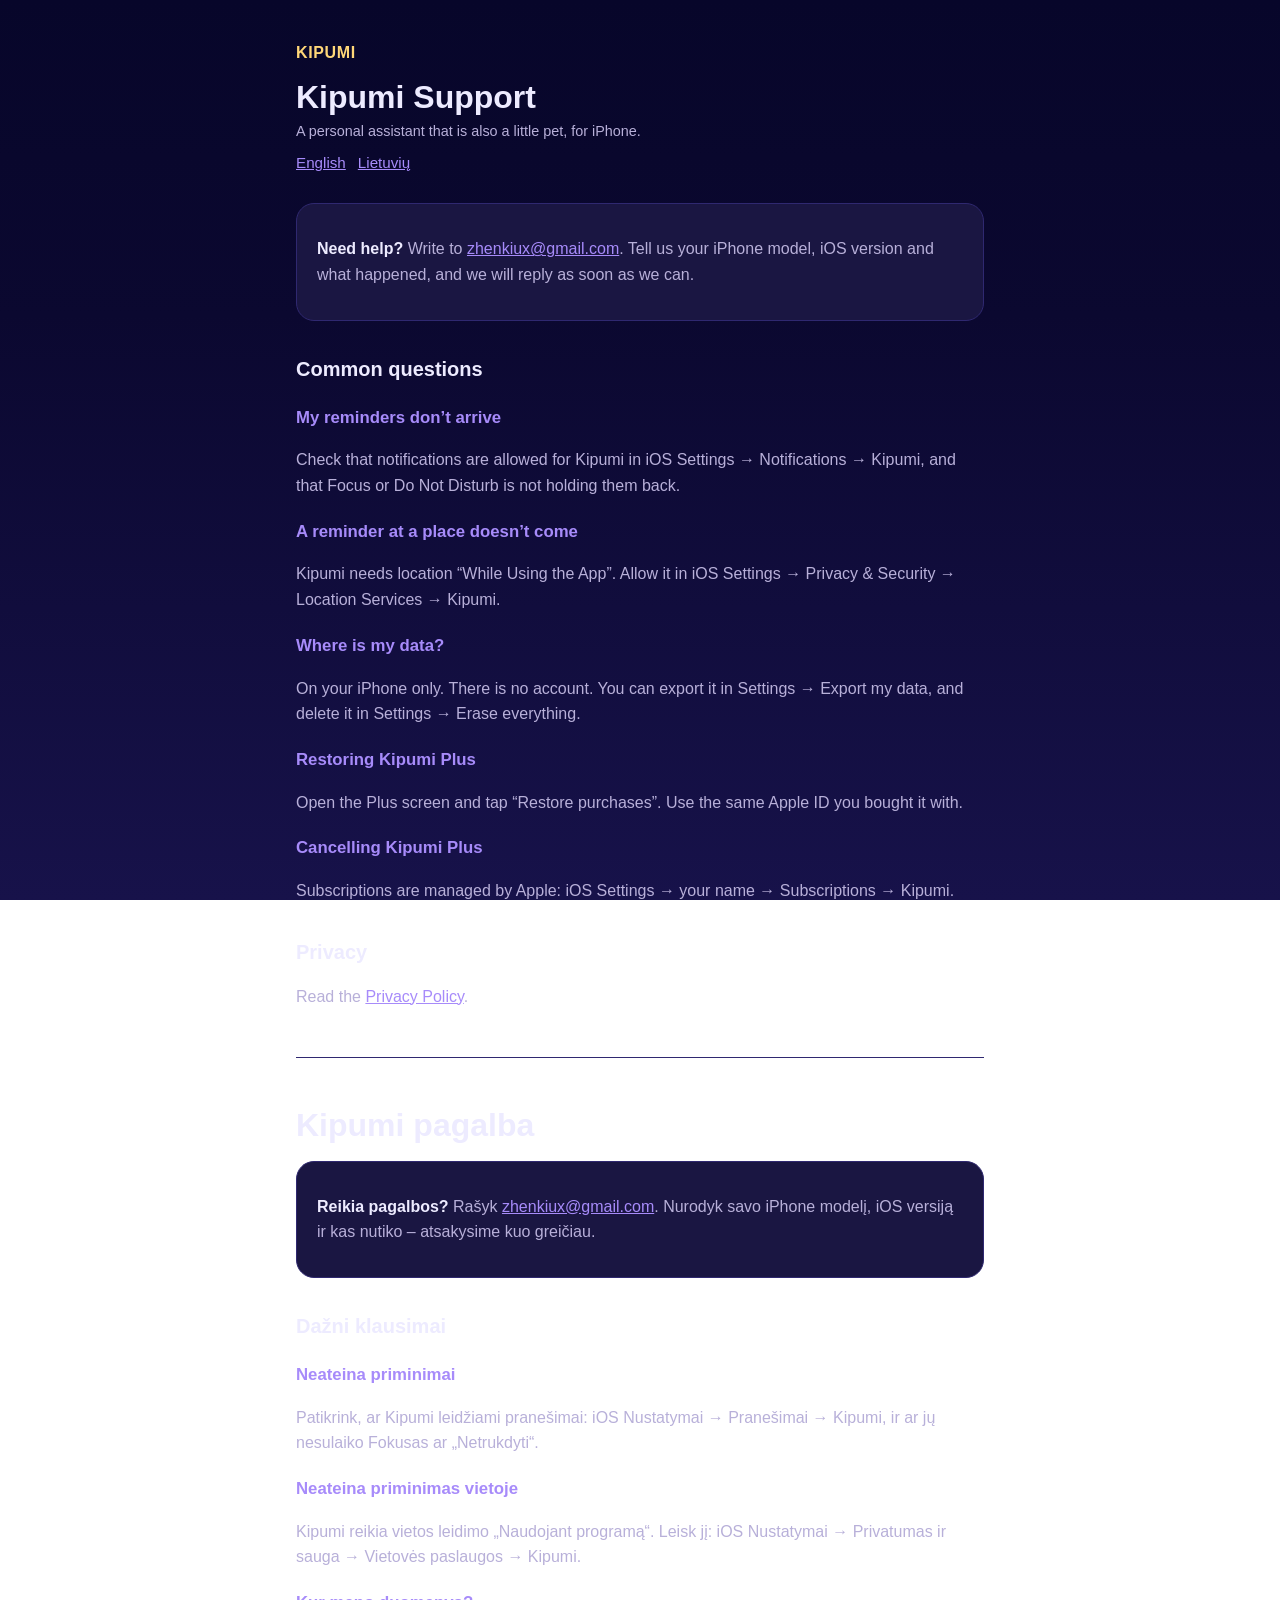
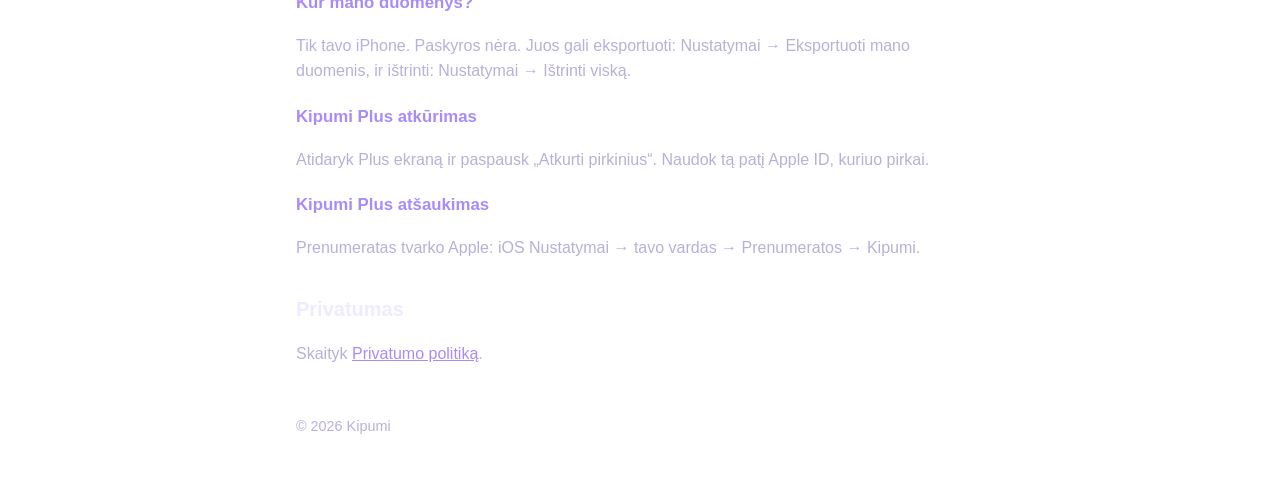
==== index.html @ ff1501a2 "Kipumi support and privacy policy" ====
<!doctype html>
<html lang="en">
<head>
<meta charset="utf-8">
<meta name="viewport" content="width=device-width, initial-scale=1">
<title>Kipumi Support</title>
<link rel="stylesheet" href="style.css">
</head>
<body>
<main>
<header>
  <a class="brand" href="./">KIPUMI</a>
  <h1>Kipumi Support</h1>
  <p class="updated">A personal assistant that is also a little pet, for iPhone.</p>
  <p class="lang"><a href="#en">English</a> <a href="#lt">Lietuvių</a></p>
</header>

<section id="en">
<div class="card">
  <p><strong>Need help?</strong> Write to <a href="mailto:zhenkiux@gmail.com">zhenkiux@gmail.com</a>. Tell us your iPhone model, iOS version and what happened, and we will reply as soon as we can.</p>
</div>

<h2>Common questions</h2>
<h3>My reminders don’t arrive</h3>
<p>Check that notifications are allowed for Kipumi in iOS Settings → Notifications → Kipumi, and that Focus or Do Not Disturb is not holding them back.</p>
<h3>A reminder at a place doesn’t come</h3>
<p>Kipumi needs location “While Using the App”. Allow it in iOS Settings → Privacy &amp; Security → Location Services → Kipumi.</p>
<h3>Where is my data?</h3>
<p>On your iPhone only. There is no account. You can export it in Settings → Export my data, and delete it in Settings → Erase everything.</p>
<h3>Restoring Kipumi Plus</h3>
<p>Open the Plus screen and tap “Restore purchases”. Use the same Apple ID you bought it with.</p>
<h3>Cancelling Kipumi Plus</h3>
<p>Subscriptions are managed by Apple: iOS Settings → your name → Subscriptions → Kipumi.</p>

<h2>Privacy</h2>
<p>Read the <a href="privacy.html">Privacy Policy</a>.</p>
</section>

<hr>

<section id="lt" lang="lt">
<h1>Kipumi pagalba</h1>
<div class="card">
  <p><strong>Reikia pagalbos?</strong> Rašyk <a href="mailto:zhenkiux@gmail.com">zhenkiux@gmail.com</a>. Nurodyk savo iPhone modelį, iOS versiją ir kas nutiko – atsakysime kuo greičiau.</p>
</div>

<h2>Dažni klausimai</h2>
<h3>Neateina priminimai</h3>
<p>Patikrink, ar Kipumi leidžiami pranešimai: iOS Nustatymai → Pranešimai → Kipumi, ir ar jų nesulaiko Fokusas ar „Netrukdyti“.</p>
<h3>Neateina priminimas vietoje</h3>
<p>Kipumi reikia vietos leidimo „Naudojant programą“. Leisk jį: iOS Nustatymai → Privatumas ir sauga → Vietovės paslaugos → Kipumi.</p>
<h3>Kur mano duomenys?</h3>
<p>Tik tavo iPhone. Paskyros nėra. Juos gali eksportuoti: Nustatymai → Eksportuoti mano duomenis, ir ištrinti: Nustatymai → Ištrinti viską.</p>
<h3>Kipumi Plus atkūrimas</h3>
<p>Atidaryk Plus ekraną ir paspausk „Atkurti pirkinius“. Naudok tą patį Apple ID, kuriuo pirkai.</p>
<h3>Kipumi Plus atšaukimas</h3>
<p>Prenumeratas tvarko Apple: iOS Nustatymai → tavo vardas → Prenumeratos → Kipumi.</p>

<h2>Privatumas</h2>
<p>Skaityk <a href="privacy.html#lt">Privatumo politiką</a>.</p>
</section>

<footer>© 2026 Kipumi</footer>
</main>
</body>
</html>
---- style.css ----
:root {
  --night: #0b0830;
  --card: #1a1642;
  --line: #2f2870;
  --mist: #edebff;
  --muted: #b8b0d9;
  --lilac: #a78bfa;
  --gold: #ffd778;
}

* { box-sizing: border-box; }

html { -webkit-text-size-adjust: 100%; }

body {
  margin: 0;
  background: linear-gradient(180deg, #07062a 0%, var(--night) 35%, #17124a 100%) fixed;
  color: var(--mist);
  font: 16px/1.6 -apple-system, BlinkMacSystemFont, "Segoe UI", Roboto, Helvetica, Arial, sans-serif;
}

main {
  max-width: 720px;
  margin: 0 auto;
  padding: 40px 16px 64px;
}

header { margin-bottom: 28px; }

.brand {
  color: var(--gold);
  font-weight: 700;
  letter-spacing: 0.04em;
  text-decoration: none;
}

h1 { font-size: 2rem; line-height: 1.2; margin: 12px 0 4px; }
h2 { font-size: 1.25rem; margin: 32px 0 8px; color: var(--mist); }
h3 { font-size: 1.05rem; margin: 20px 0 6px; color: var(--lilac); }

p, li { color: var(--muted); }
strong { color: var(--mist); }
a { color: var(--lilac); }

.updated { color: var(--muted); font-size: 0.9rem; margin: 0; }

.card {
  background: var(--card);
  border: 1px solid var(--line);
  border-radius: 18px;
  padding: 16px 20px;
  margin: 16px 0;
}

.lang {
  display: flex;
  gap: 12px;
  margin: 8px 0 0;
  font-size: 0.95rem;
}

hr { border: 0; border-top: 1px solid var(--line); margin: 48px 0; }

footer { margin-top: 48px; font-size: 0.9rem; color: var(--muted); }
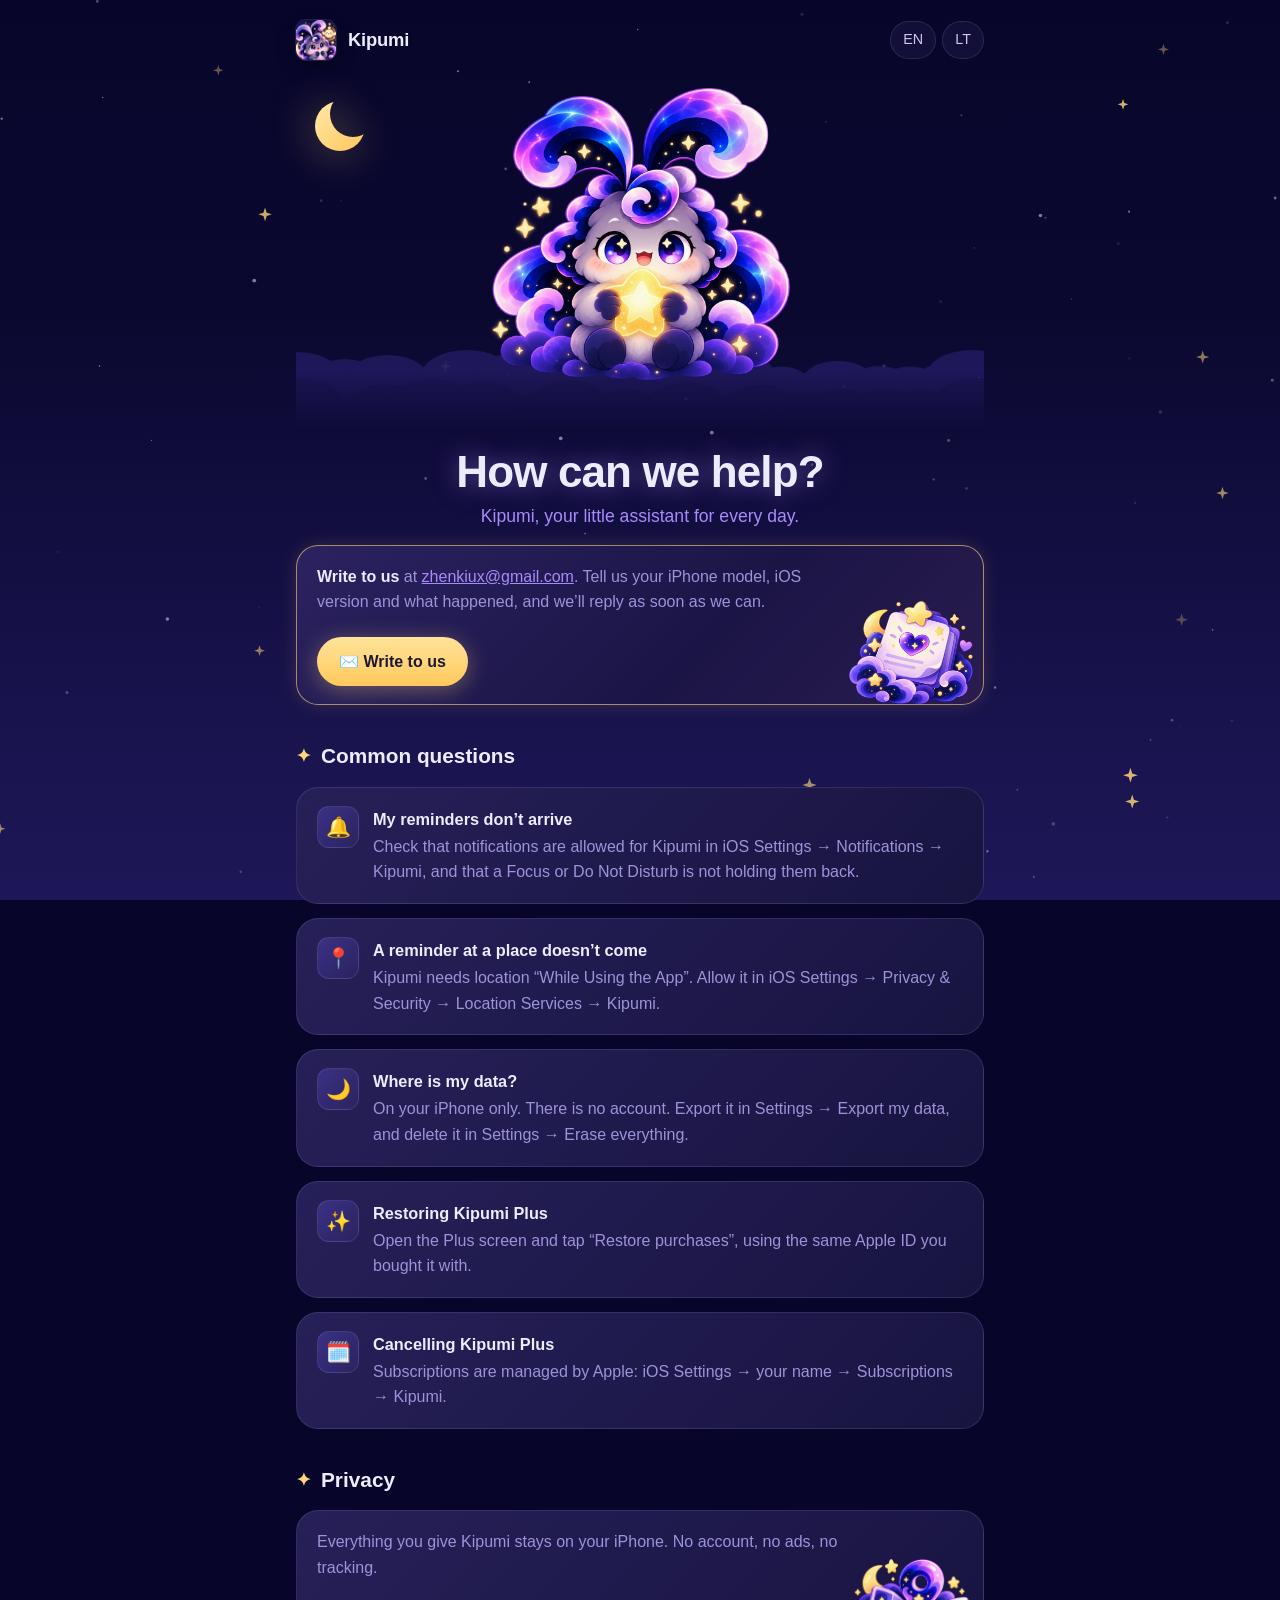
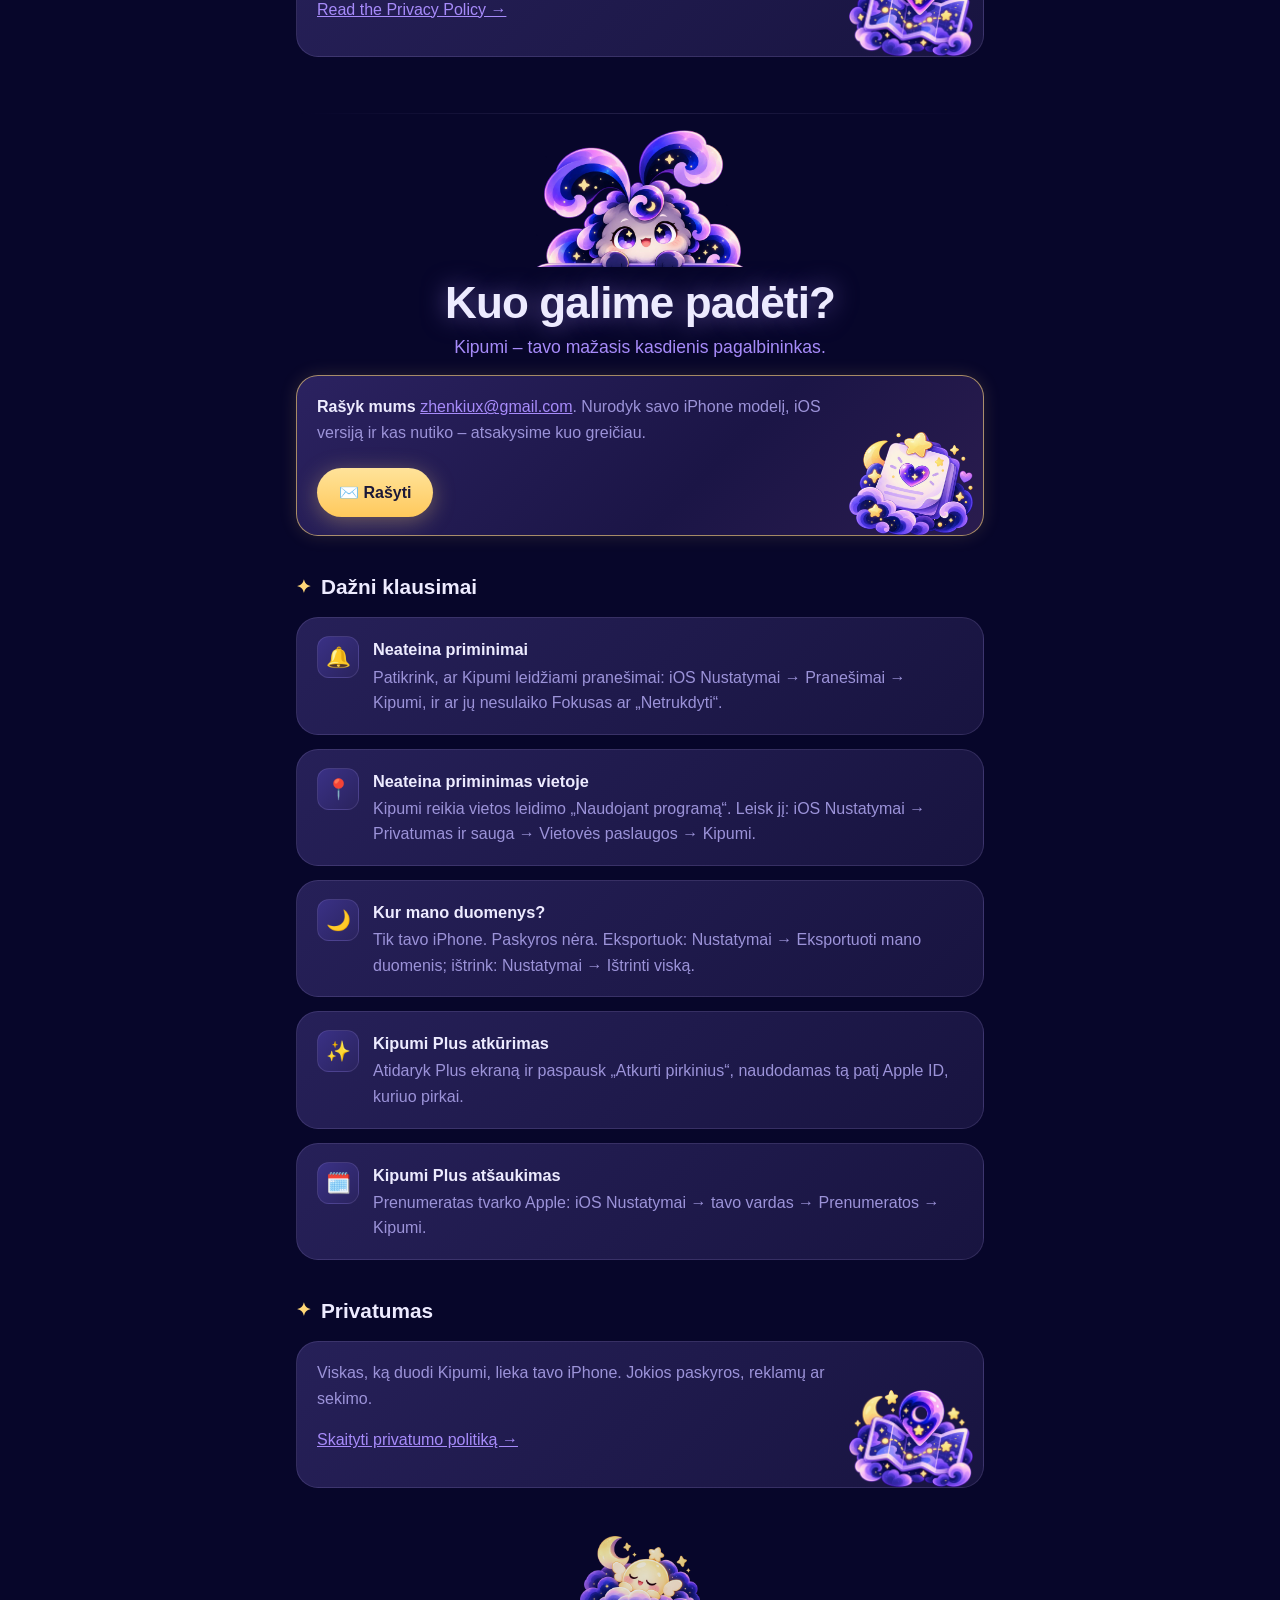
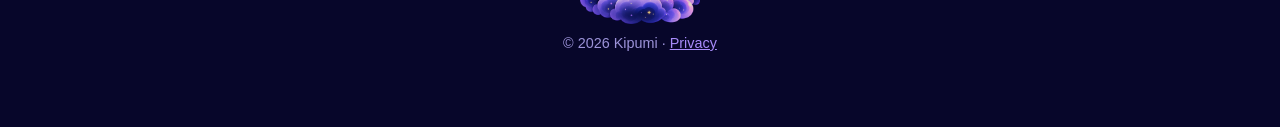
==== commit bc31e498: "The night sky: stars, the moon, clouds and Kipumi, as in the app" ====
--- a/index.html
+++ b/index.html
@@ -2,65 +2,79 @@
 <html lang="en">
 <head>
 <meta charset="utf-8">
-<meta name="viewport" content="width=device-width, initial-scale=1">
+<meta name="viewport" content="width=device-width, initial-scale=1, viewport-fit=cover">
+<meta name="theme-color" content="#07062a">
+<link rel="icon" href="img/icon180.png">
+<link rel="apple-touch-icon" href="img/icon180.png">
+<link rel="stylesheet" href="style.css">
+<script src="sky.js" defer></script>
 <title>Kipumi Support</title>
-<link rel="stylesheet" href="style.css">
+<meta name="description" content="Help with Kipumi, the personal assistant that is also a little pet.">
 </head>
 <body>
+<canvas id="stars" aria-hidden="true"></canvas>
+<svg class="moon" viewBox="0 0 64 64" aria-hidden="true"><defs><linearGradient id="mg" x1="0" y1="0" x2="1" y2="1"><stop offset="0" stop-color="#ffe9a8"/><stop offset="1" stop-color="#ffc65a"/></linearGradient><mask id="mm"><rect width="64" height="64" fill="#fff"/><circle cx="43" cy="22" r="23" fill="#000"/></mask></defs><circle cx="30" cy="34" r="25" fill="url(#mg)" mask="url(#mm)"/></svg>
 <main>
-<header>
-  <a class="brand" href="./">KIPUMI</a>
-  <h1>Kipumi Support</h1>
-  <p class="updated">A personal assistant that is also a little pet, for iPhone.</p>
-  <p class="lang"><a href="#en">English</a> <a href="#lt">Lietuvių</a></p>
-</header>
+<nav class="top">
+  <a class="brand" href="./"><img src="img/icon.webp" alt="">Kipumi</a>
+  <div class="lang"><a href="#en">EN</a><a href="#lt">LT</a></div>
+</nav>
 
 <section id="en">
-<div class="card">
-  <p><strong>Need help?</strong> Write to <a href="mailto:zhenkiux@gmail.com">zhenkiux@gmail.com</a>. Tell us your iPhone model, iOS version and what happened, and we will reply as soon as we can.</p>
+<div class="hero">
+  <img class="pet" src="img/paywall_hero.webp" alt="Kipumi holding a glowing star">
+  <svg class="clouds" viewBox="0 0 400 90" preserveAspectRatio="none" aria-hidden="true"><defs><linearGradient id="fade1" x1="0" y1="0" x2="0" y2="1"><stop offset="0.35" stop-color="#fff"/><stop offset="1" stop-color="#fff" stop-opacity="0"/></linearGradient><mask id="cm1"><rect width="400" height="90" fill="url(#fade1)"/></mask></defs><g mask="url(#cm1)"><g fill="#241c66" opacity="0.75"><circle cx="-20.0" cy="43.8" r="14.9"/><circle cx="0.5" cy="37.8" r="25.9"/><circle cx="28.4" cy="40.3" r="21.2"/><circle cx="53.3" cy="38.8" r="23.9"/><circle cx="85.5" cy="44.2" r="14.2"/><circle cx="99.3" cy="37.1" r="27.1"/><circle cx="130.9" cy="37.8" r="25.9"/><circle cx="155.5" cy="40.8" r="20.3"/><circle cx="182.2" cy="42.9" r="16.6"/><circle cx="205.8" cy="36.4" r="28.3"/><circle cx="233.1" cy="44.8" r="13.0"/><circle cx="249.0" cy="36.1" r="28.9"/><circle cx="282.0" cy="43.0" r="16.4"/><circle cx="301.0" cy="44.8" r="13.1"/><circle cx="314.9" cy="40.9" r="20.2"/><circle cx="339.1" cy="42.8" r="16.7"/><circle cx="356.9" cy="43.0" r="16.4"/><circle cx="376.2" cy="42.3" r="17.6"/><circle cx="393.2" cy="37.1" r="27.2"/><rect x="-20" y="37.0" width="440" height="100"/></g><g fill="#1b1552" opacity="0.95"><circle cx="-20.0" cy="66.7" r="20.6"/><circle cx="1.5" cy="63.8" r="25.9"/><circle cx="37.2" cy="71.0" r="12.7"/><circle cx="51.4" cy="66.0" r="21.8"/><circle cx="79.9" cy="64.2" r="25.0"/><circle cx="109.0" cy="65.1" r="23.4"/><circle cx="139.1" cy="69.5" r="15.5"/><circle cx="158.4" cy="64.7" r="24.2"/><circle cx="191.6" cy="67.8" r="18.5"/><circle cx="214.7" cy="71.7" r="11.4"/><circle cx="227.0" cy="65.4" r="22.9"/><circle cx="253.5" cy="70.6" r="13.5"/><circle cx="270.1" cy="66.2" r="21.5"/><circle cx="297.8" cy="68.9" r="16.6"/><circle cx="317.2" cy="67.8" r="18.6"/><circle cx="342.1" cy="67.7" r="18.8"/><circle cx="363.6" cy="67.9" r="18.3"/><circle cx="381.2" cy="71.6" r="11.6"/><circle cx="396.3" cy="63.8" r="25.7"/><rect x="-20" y="65.0" width="440" height="100"/></g></g></svg>
+  <h1>How can we help?</h1>
+  <p class="tagline">Kipumi, your little assistant for every day.</p>
 </div>
 
-<h2>Common questions</h2>
-<h3>My reminders don’t arrive</h3>
-<p>Check that notifications are allowed for Kipumi in iOS Settings → Notifications → Kipumi, and that Focus or Do Not Disturb is not holding them back.</p>
-<h3>A reminder at a place doesn’t come</h3>
-<p>Kipumi needs location “While Using the App”. Allow it in iOS Settings → Privacy &amp; Security → Location Services → Kipumi.</p>
-<h3>Where is my data?</h3>
-<p>On your iPhone only. There is no account. You can export it in Settings → Export my data, and delete it in Settings → Erase everything.</p>
-<h3>Restoring Kipumi Plus</h3>
-<p>Open the Plus screen and tap “Restore purchases”. Use the same Apple ID you bought it with.</p>
-<h3>Cancelling Kipumi Plus</h3>
-<p>Subscriptions are managed by Apple: iOS Settings → your name → Subscriptions → Kipumi.</p>
+<div class="card gold with-art">
+  <p><strong>Write to us</strong> at <a href="mailto:zhenkiux@gmail.com">zhenkiux@gmail.com</a>. Tell us your iPhone model, iOS version and what happened, and we’ll reply as soon as we can.</p>
+  <a class="button" href="mailto:zhenkiux@gmail.com?subject=Kipumi">✉️ Write to us</a>
+  <img class="art" src="img/card_known.webp" alt="">
+</div>
 
-<h2>Privacy</h2>
-<p>Read the <a href="privacy.html">Privacy Policy</a>.</p>
+<div class="section-title"><span class="spark">✦</span> Common questions</div>
+<div class="card"><div class="row"><div class="tile">🔔</div><div><h3>My reminders don’t arrive</h3><p>Check that notifications are allowed for Kipumi in iOS Settings → Notifications → Kipumi, and that a Focus or Do Not Disturb is not holding them back.</p></div></div></div><div class="card"><div class="row"><div class="tile">📍</div><div><h3>A reminder at a place doesn’t come</h3><p>Kipumi needs location “While Using the App”. Allow it in iOS Settings → Privacy &amp; Security → Location Services → Kipumi.</p></div></div></div><div class="card"><div class="row"><div class="tile">🌙</div><div><h3>Where is my data?</h3><p>On your iPhone only. There is no account. Export it in Settings → Export my data, and delete it in Settings → Erase everything.</p></div></div></div><div class="card"><div class="row"><div class="tile">✨</div><div><h3>Restoring Kipumi Plus</h3><p>Open the Plus screen and tap “Restore purchases”, using the same Apple ID you bought it with.</p></div></div></div><div class="card"><div class="row"><div class="tile">🗓️</div><div><h3>Cancelling Kipumi Plus</h3><p>Subscriptions are managed by Apple: iOS Settings → your name → Subscriptions → Kipumi.</p></div></div></div>
+
+<div class="section-title"><span class="spark">✦</span> Privacy</div>
+<div class="card with-art">
+  <p>Everything you give Kipumi stays on your iPhone. No account, no ads, no tracking.</p>
+  <p><a href="privacy.html">Read the Privacy Policy →</a></p>
+  <img class="art" src="img/card_places.webp" alt="">
+</div>
 </section>
 
 <hr>
 
 <section id="lt" lang="lt">
-<h1>Kipumi pagalba</h1>
-<div class="card">
-  <p><strong>Reikia pagalbos?</strong> Rašyk <a href="mailto:zhenkiux@gmail.com">zhenkiux@gmail.com</a>. Nurodyk savo iPhone modelį, iOS versiją ir kas nutiko – atsakysime kuo greičiau.</p>
+<div class="hero">
+  <img class="pet peek" src="img/kipumi_peek.webp" alt="Kipumi žvelgia per kraštą">
+  <h1>Kuo galime padėti?</h1>
+  <p class="tagline">Kipumi – tavo mažasis kasdienis pagalbininkas.</p>
 </div>
 
-<h2>Dažni klausimai</h2>
-<h3>Neateina priminimai</h3>
-<p>Patikrink, ar Kipumi leidžiami pranešimai: iOS Nustatymai → Pranešimai → Kipumi, ir ar jų nesulaiko Fokusas ar „Netrukdyti“.</p>
-<h3>Neateina priminimas vietoje</h3>
-<p>Kipumi reikia vietos leidimo „Naudojant programą“. Leisk jį: iOS Nustatymai → Privatumas ir sauga → Vietovės paslaugos → Kipumi.</p>
-<h3>Kur mano duomenys?</h3>
-<p>Tik tavo iPhone. Paskyros nėra. Juos gali eksportuoti: Nustatymai → Eksportuoti mano duomenis, ir ištrinti: Nustatymai → Ištrinti viską.</p>
-<h3>Kipumi Plus atkūrimas</h3>
-<p>Atidaryk Plus ekraną ir paspausk „Atkurti pirkinius“. Naudok tą patį Apple ID, kuriuo pirkai.</p>
-<h3>Kipumi Plus atšaukimas</h3>
-<p>Prenumeratas tvarko Apple: iOS Nustatymai → tavo vardas → Prenumeratos → Kipumi.</p>
+<div class="card gold with-art">
+  <p><strong>Rašyk mums</strong> <a href="mailto:zhenkiux@gmail.com">zhenkiux@gmail.com</a>. Nurodyk savo iPhone modelį, iOS versiją ir kas nutiko – atsakysime kuo greičiau.</p>
+  <a class="button" href="mailto:zhenkiux@gmail.com?subject=Kipumi">✉️ Rašyti</a>
+  <img class="art" src="img/card_known.webp" alt="">
+</div>
 
-<h2>Privatumas</h2>
-<p>Skaityk <a href="privacy.html#lt">Privatumo politiką</a>.</p>
+<div class="section-title"><span class="spark">✦</span> Dažni klausimai</div>
+<div class="card"><div class="row"><div class="tile">🔔</div><div><h3>Neateina priminimai</h3><p>Patikrink, ar Kipumi leidžiami pranešimai: iOS Nustatymai → Pranešimai → Kipumi, ir ar jų nesulaiko Fokusas ar „Netrukdyti“.</p></div></div></div><div class="card"><div class="row"><div class="tile">📍</div><div><h3>Neateina priminimas vietoje</h3><p>Kipumi reikia vietos leidimo „Naudojant programą“. Leisk jį: iOS Nustatymai → Privatumas ir sauga → Vietovės paslaugos → Kipumi.</p></div></div></div><div class="card"><div class="row"><div class="tile">🌙</div><div><h3>Kur mano duomenys?</h3><p>Tik tavo iPhone. Paskyros nėra. Eksportuok: Nustatymai → Eksportuoti mano duomenis; ištrink: Nustatymai → Ištrinti viską.</p></div></div></div><div class="card"><div class="row"><div class="tile">✨</div><div><h3>Kipumi Plus atkūrimas</h3><p>Atidaryk Plus ekraną ir paspausk „Atkurti pirkinius“, naudodamas tą patį Apple ID, kuriuo pirkai.</p></div></div></div><div class="card"><div class="row"><div class="tile">🗓️</div><div><h3>Kipumi Plus atšaukimas</h3><p>Prenumeratas tvarko Apple: iOS Nustatymai → tavo vardas → Prenumeratos → Kipumi.</p></div></div></div>
+
+<div class="section-title"><span class="spark">✦</span> Privatumas</div>
+<div class="card with-art">
+  <p>Viskas, ką duodi Kipumi, lieka tavo iPhone. Jokios paskyros, reklamų ar sekimo.</p>
+  <p><a href="privacy.html#lt">Skaityti privatumo politiką →</a></p>
+  <img class="art" src="img/card_places.webp" alt="">
+</div>
 </section>
 
-<footer>© 2026 Kipumi</footer>
+<footer>
+  <img src="img/empty_calendar.webp" alt="">
+  © 2026 Kipumi · <a href="privacy.html">Privacy</a>
+</footer>
 </main>
 </body>
 </html>
--- a/style.css
+++ b/style.css
@@ -1,64 +1,284 @@
+/* The app's own colours: a dreamy night sky (app/lib/theme/kipumi_theme.dart). */
 :root {
+  --night-deep: #07062a;
   --night: #0b0830;
-  --card: #1a1642;
-  --line: #2f2870;
+  --indigo: #1a1642;
+  --indigo-high: #2a235e;
+  --lilac: #a78bfa;
+  --lavender: #cfc4f2;
+  --gold: #ffd778;
+  --pink: #ff8edb;
   --mist: #edebff;
-  --muted: #b8b0d9;
-  --lilac: #a78bfa;
-  --gold: #ffd778;
+  --muted: #9c93d9;
+  --hairline: rgba(201, 184, 255, 0.14);
 }
 
 * { box-sizing: border-box; }
 
-html { -webkit-text-size-adjust: 100%; }
+html { -webkit-text-size-adjust: 100%; scroll-behavior: smooth; background: #07062a; }
 
 body {
   margin: 0;
-  background: linear-gradient(180deg, #07062a 0%, var(--night) 35%, #17124a 100%) fixed;
+  min-height: 100vh;
   color: var(--mist);
-  font: 16px/1.6 -apple-system, BlinkMacSystemFont, "Segoe UI", Roboto, Helvetica, Arial, sans-serif;
+  background: linear-gradient(180deg, var(--night-deep) 0%, var(--night) 35%, #17124a 75%, #1e1758 100%) fixed;
+  font: 16px/1.6 -apple-system, BlinkMacSystemFont, "SF Pro Text", "Segoe UI", Roboto, Helvetica, Arial, sans-serif;
+  overflow-x: hidden;
+}
+
+/* The sky: stars drawn by sky.js, a moon, banks of cloud. */
+#stars {
+  position: fixed;
+  inset: 0;
+  width: 100%;
+  height: 100%;
+  z-index: 0;
+  pointer-events: none;
+}
+
+.moon {
+  position: absolute;
+  top: 92px;
+  left: max(16px, calc(50% - 330px));
+  width: 64px;
+  height: 64px;
+  z-index: 1;
+  filter: drop-shadow(0 0 22px rgba(255, 215, 120, 0.45));
 }
 
 main {
+  position: relative;
+  z-index: 2;
   max-width: 720px;
   margin: 0 auto;
-  padding: 40px 16px 64px;
-}
-
-header { margin-bottom: 28px; }
+  padding: 0 16px 72px;
+}
+
+/* Top bar: the app's icon and name. */
+.top {
+  display: flex;
+  align-items: center;
+  justify-content: space-between;
+  padding: 20px 0;
+}
 
 .brand {
+  display: flex;
+  align-items: center;
+  gap: 12px;
+  color: var(--mist);
+  text-decoration: none;
+  font-weight: 700;
+  font-size: 1.15rem;
+  letter-spacing: -0.01em;
+}
+
+.brand img {
+  width: 40px;
+  height: 40px;
+  border-radius: 10px;
+  box-shadow: 0 0 0 1px var(--hairline), 0 6px 18px rgba(0, 0, 0, 0.35);
+}
+
+.lang {
+  display: flex;
+  gap: 6px;
+}
+
+.lang a {
+  color: var(--lavender);
+  text-decoration: none;
+  font-size: 0.9rem;
+  padding: 6px 12px;
+  border-radius: 999px;
+  border: 1px solid var(--hairline);
+  background: rgba(26, 22, 66, 0.6);
+}
+
+.lang a:hover { border-color: var(--lilac); }
+
+/* The hero: Kipumi on its clouds. */
+.hero {
+  position: relative;
+  text-align: center;
+  padding: 8px 0 0;
+}
+
+.hero .pet {
+  position: relative;
+  z-index: 2;
+  width: min(300px, 72vw);
+  height: auto;
+  display: block;
+  margin: 0 auto -18px;
+  animation: breathe 3.6s ease-in-out infinite;
+  transform-origin: 50% 100%;
+}
+
+.hero .peek {
+  width: min(220px, 56vw);
+  margin-bottom: -6px;
+}
+
+@keyframes breathe {
+  0%, 100% { transform: scaleY(1); }
+  50% { transform: scaleY(1.02); }
+}
+
+.clouds {
+  position: relative;
+  z-index: 1;
+  display: block;
+  width: 100%;
+  height: 90px;
+  margin-top: -40px;
+}
+
+h1 {
+  font-size: clamp(2rem, 7vw, 2.75rem);
+  line-height: 1.1;
+  font-weight: 800;
+  letter-spacing: -0.02em;
+  margin: 18px 0 6px;
+  text-shadow: 0 0 24px rgba(167, 139, 250, 0.55);
+}
+
+.tagline {
+  color: var(--lilac);
+  font-size: 1.1rem;
+  margin: 0 0 6px;
+}
+
+.updated { color: var(--muted); font-size: 0.9rem; margin: 0; }
+
+/* Cards, as the app draws them. */
+.card {
+  position: relative;
+  overflow: hidden;
+  background: linear-gradient(135deg, #262058 0%, #181440 100%);
+  border: 1px solid var(--hairline);
+  border-radius: 22px;
+  padding: 18px 20px;
+  margin: 14px 0;
+}
+
+.card.gold {
+  background: linear-gradient(135deg, #2b2260 0%, #1b1546 60%, #2a1c4e 100%);
+  border: 1.5px solid rgba(255, 215, 120, 0.6);
+  box-shadow: 0 0 18px rgba(255, 215, 120, 0.14);
+}
+
+.card.with-art { padding-right: 140px; min-height: 120px; }
+
+.card .art {
+  position: absolute;
+  right: 10px;
+  bottom: 0;
+  width: 124px;
+  height: auto;
+  pointer-events: none;
+}
+
+.card p:first-child { margin-top: 0; }
+.card p:last-child { margin-bottom: 0; }
+
+/* A row like the app's: an icon tile, a title and a line. */
+.row {
+  display: flex;
+  gap: 14px;
+  align-items: flex-start;
+}
+
+.tile {
+  flex: none;
+  width: 42px;
+  height: 42px;
+  border-radius: 12px;
+  display: grid;
+  place-items: center;
+  background: linear-gradient(135deg, #3a3186 0%, #2a235e 100%);
+  border: 1px solid var(--hairline);
+  font-size: 20px;
+}
+
+.row h3 { margin: 0 0 2px; color: var(--mist); font-size: 1.02rem; font-weight: 600; }
+.row p { margin: 0; }
+
+.section-title {
+  display: flex;
+  align-items: center;
+  gap: 10px;
+  font-size: 1.3rem;
+  font-weight: 600;
+  margin: 34px 0 6px;
+}
+
+.section-title .spark { color: var(--gold); font-size: 1.1rem; }
+
+h2 { font-size: 1.2rem; margin: 30px 0 8px; font-weight: 600; }
+h3 { font-size: 1.02rem; margin: 18px 0 4px; color: var(--lavender); font-weight: 600; }
+
+p, li { color: var(--muted); }
+strong { color: var(--mist); font-weight: 600; }
+a { color: var(--lilac); }
+
+ul { padding-left: 1.2rem; }
+li { margin: 4px 0; }
+
+/* The one thing to press. */
+.button {
+  display: inline-flex;
+  align-items: center;
+  gap: 10px;
+  margin-top: 6px;
+  padding: 12px 22px;
+  border-radius: 999px;
+  background: linear-gradient(180deg, #ffe39a 0%, #ffc95c 100%);
+  color: #1b1838;
+  font-weight: 700;
+  text-decoration: none;
+  box-shadow: 0 4px 22px rgba(255, 215, 120, 0.35);
+}
+
+.pill {
+  display: inline-flex;
+  align-items: center;
+  gap: 6px;
+  padding: 3px 10px;
+  border-radius: 999px;
+  border: 1px solid rgba(255, 215, 120, 0.8);
+  background: rgba(255, 215, 120, 0.14);
   color: var(--gold);
+  font-size: 0.72rem;
   font-weight: 700;
-  letter-spacing: 0.04em;
-  text-decoration: none;
-}
-
-h1 { font-size: 2rem; line-height: 1.2; margin: 12px 0 4px; }
-h2 { font-size: 1.25rem; margin: 32px 0 8px; color: var(--mist); }
-h3 { font-size: 1.05rem; margin: 20px 0 6px; color: var(--lilac); }
-
-p, li { color: var(--muted); }
-strong { color: var(--mist); }
-a { color: var(--lilac); }
-
-.updated { color: var(--muted); font-size: 0.9rem; margin: 0; }
-
-.card {
-  background: var(--card);
-  border: 1px solid var(--line);
-  border-radius: 18px;
-  padding: 16px 20px;
-  margin: 16px 0;
-}
-
-.lang {
-  display: flex;
-  gap: 12px;
-  margin: 8px 0 0;
-  font-size: 0.95rem;
-}
-
-hr { border: 0; border-top: 1px solid var(--line); margin: 48px 0; }
-
-footer { margin-top: 48px; font-size: 0.9rem; color: var(--muted); }
+  letter-spacing: 0.06em;
+  text-transform: uppercase;
+  vertical-align: middle;
+}
+
+hr {
+  border: 0;
+  height: 1px;
+  background: linear-gradient(90deg, transparent, var(--hairline), transparent);
+  margin: 56px 0 8px;
+}
+
+footer {
+  margin-top: 48px;
+  text-align: center;
+  font-size: 0.9rem;
+  color: var(--muted);
+}
+
+footer img { width: 120px; opacity: 0.9; display: block; margin: 0 auto 8px; }
+
+@media (max-width: 520px) {
+  .card.with-art { padding-right: 20px; padding-bottom: 104px; }
+  .card .art { width: 104px; }
+  .moon { top: 84px; width: 48px; height: 48px; }
+}
+
+@media (prefers-reduced-motion: reduce) {
+  .hero .pet { animation: none; }
+  html { scroll-behavior: auto; }
+}
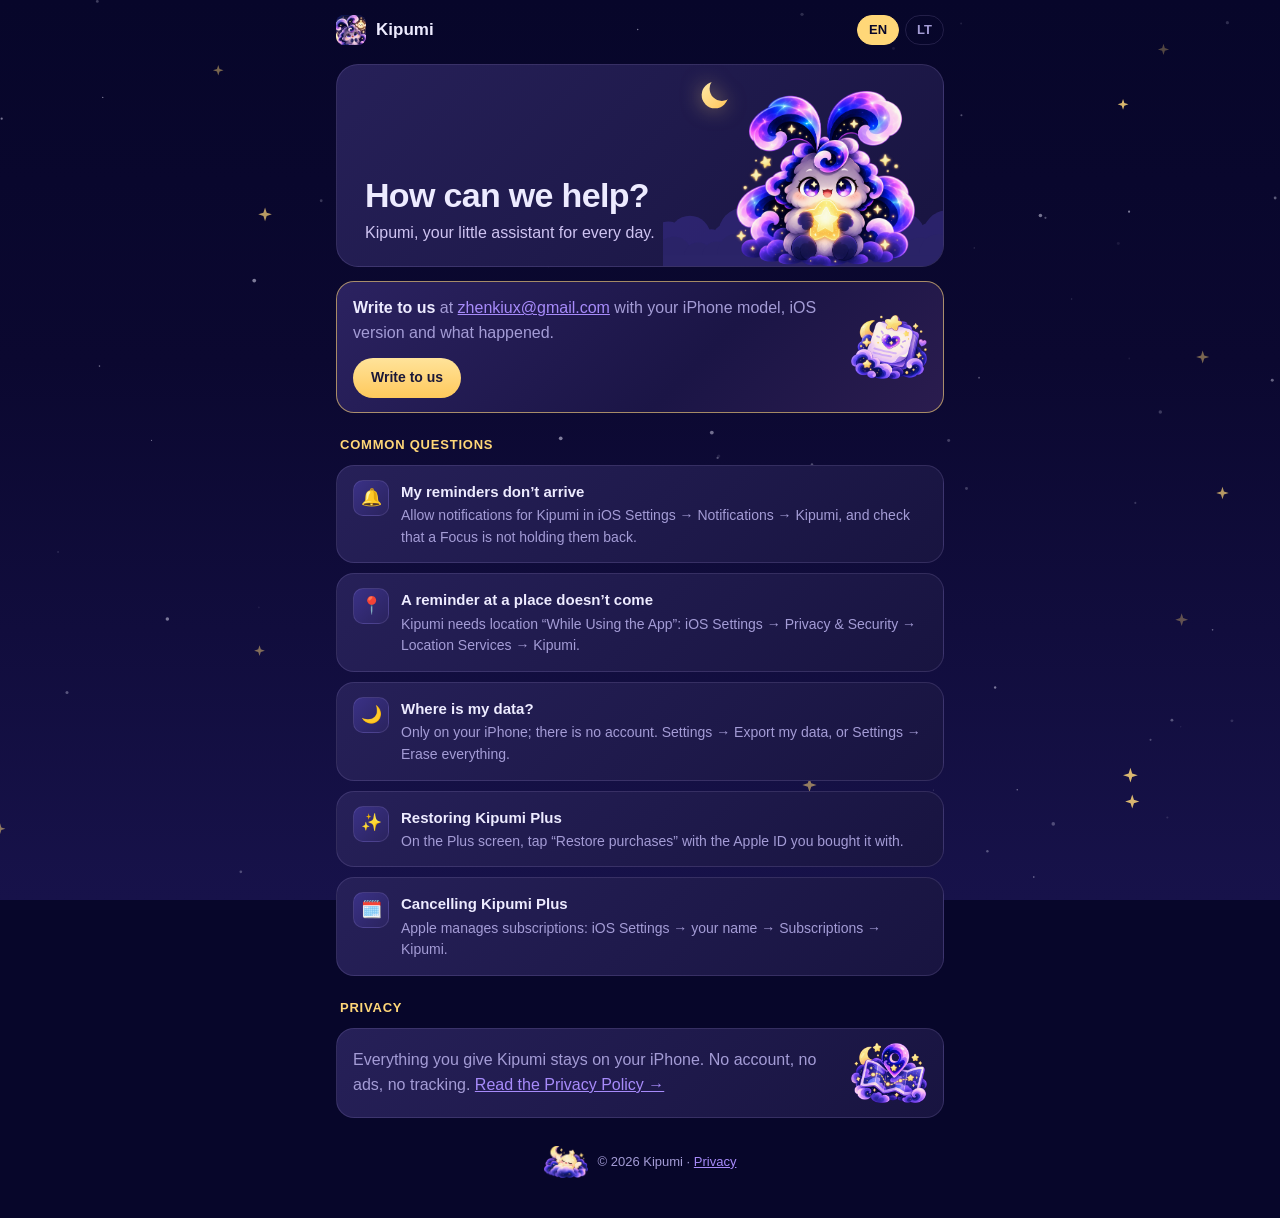
==== commit dcc1ba6e: "Compact, phone-first pages; English and Lithuanian each on their own" ====
--- a/index.html
+++ b/index.html
@@ -4,76 +4,51 @@
 <meta charset="utf-8">
 <meta name="viewport" content="width=device-width, initial-scale=1, viewport-fit=cover">
 <meta name="theme-color" content="#07062a">
+<title>Kipumi Support</title>
+<meta name="description" content="Help with Kipumi, the personal assistant that is also a little pet.">
 <link rel="icon" href="img/icon180.png">
 <link rel="apple-touch-icon" href="img/icon180.png">
 <link rel="stylesheet" href="style.css">
 <script src="sky.js" defer></script>
-<title>Kipumi Support</title>
-<meta name="description" content="Help with Kipumi, the personal assistant that is also a little pet.">
 </head>
 <body>
 <canvas id="stars" aria-hidden="true"></canvas>
-<svg class="moon" viewBox="0 0 64 64" aria-hidden="true"><defs><linearGradient id="mg" x1="0" y1="0" x2="1" y2="1"><stop offset="0" stop-color="#ffe9a8"/><stop offset="1" stop-color="#ffc65a"/></linearGradient><mask id="mm"><rect width="64" height="64" fill="#fff"/><circle cx="43" cy="22" r="23" fill="#000"/></mask></defs><circle cx="30" cy="34" r="25" fill="url(#mg)" mask="url(#mm)"/></svg>
 <main>
 <nav class="top">
-  <a class="brand" href="./"><img src="img/icon.webp" alt="">Kipumi</a>
-  <div class="lang"><a href="#en">EN</a><a href="#lt">LT</a></div>
+  <a class="brand" href="index.html"><img src="img/icon.webp" alt="">Kipumi</a>
+  <div class="lang"><a href="index.html" class="on">EN</a><a href="lt.html">LT</a></div>
 </nav>
 
-<section id="en">
-<div class="hero">
+<header class="hero">
+  <svg class="moon" viewBox="0 0 64 64" aria-hidden="true"><defs><linearGradient id="mg" x1="0" y1="0" x2="1" y2="1"><stop offset="0" stop-color="#ffe9a8"/><stop offset="1" stop-color="#ffc65a"/></linearGradient><mask id="mm"><rect width="64" height="64" fill="#fff"/><circle cx="43" cy="22" r="23" fill="#000"/></mask></defs><circle cx="30" cy="34" r="25" fill="url(#mg)" mask="url(#mm)"/></svg>
+  <div class="words">
+    <h1>How can we help?</h1>
+    <p>Kipumi, your little assistant for every day.</p>
+  </div>
+  <svg class="clouds" viewBox="0 0 220 52" preserveAspectRatio="none" aria-hidden="true"><g fill="#3a2f8c" opacity="0.55"><circle cx="-10.0" cy="28.2" r="11.6"/><circle cx="4.1" cy="27.5" r="13.1"/><circle cx="20.4" cy="26.1" r="15.9"/><circle cx="36.7" cy="29.4" r="9.1"/><circle cx="48.9" cy="28.1" r="11.9"/><circle cx="61.8" cy="24.0" r="20.0"/><circle cx="85.5" cy="24.9" r="18.2"/><circle cx="107.2" cy="26.0" r="16.0"/><circle cx="124.2" cy="26.0" r="16.0"/><circle cx="145.7" cy="26.6" r="14.8"/><circle cx="164.9" cy="25.8" r="16.4"/><circle cx="181.7" cy="25.3" r="17.3"/><circle cx="203.1" cy="27.8" r="12.3"/><circle cx="215.6" cy="24.7" r="18.5"/><rect x="-10" y="26.0" width="240" height="40"/></g><g fill="#2b2468" opacity="0.95"><circle cx="-10.0" cy="39.2" r="13.5"/><circle cx="8.3" cy="39.3" r="13.5"/><circle cx="26.7" cy="40.7" r="10.7"/><circle cx="40.8" cy="40.4" r="11.1"/><circle cx="56.1" cy="38.5" r="14.9"/><circle cx="71.6" cy="41.8" r="8.4"/><circle cx="80.7" cy="38.2" r="15.7"/><circle cx="99.2" cy="39.6" r="12.7"/><circle cx="113.4" cy="40.2" r="11.7"/><circle cx="126.9" cy="40.9" r="10.3"/><circle cx="139.6" cy="39.8" r="12.3"/><circle cx="156.4" cy="39.4" r="13.2"/><circle cx="174.5" cy="38.6" r="14.7"/><circle cx="195.1" cy="39.4" r="13.1"/><circle cx="209.0" cy="38.6" r="14.8"/><circle cx="229.5" cy="38.4" r="15.2"/><rect x="-10" y="39.6" width="240" height="40"/></g></svg>
   <img class="pet" src="img/paywall_hero.webp" alt="Kipumi holding a glowing star">
-  <svg class="clouds" viewBox="0 0 400 90" preserveAspectRatio="none" aria-hidden="true"><defs><linearGradient id="fade1" x1="0" y1="0" x2="0" y2="1"><stop offset="0.35" stop-color="#fff"/><stop offset="1" stop-color="#fff" stop-opacity="0"/></linearGradient><mask id="cm1"><rect width="400" height="90" fill="url(#fade1)"/></mask></defs><g mask="url(#cm1)"><g fill="#241c66" opacity="0.75"><circle cx="-20.0" cy="43.8" r="14.9"/><circle cx="0.5" cy="37.8" r="25.9"/><circle cx="28.4" cy="40.3" r="21.2"/><circle cx="53.3" cy="38.8" r="23.9"/><circle cx="85.5" cy="44.2" r="14.2"/><circle cx="99.3" cy="37.1" r="27.1"/><circle cx="130.9" cy="37.8" r="25.9"/><circle cx="155.5" cy="40.8" r="20.3"/><circle cx="182.2" cy="42.9" r="16.6"/><circle cx="205.8" cy="36.4" r="28.3"/><circle cx="233.1" cy="44.8" r="13.0"/><circle cx="249.0" cy="36.1" r="28.9"/><circle cx="282.0" cy="43.0" r="16.4"/><circle cx="301.0" cy="44.8" r="13.1"/><circle cx="314.9" cy="40.9" r="20.2"/><circle cx="339.1" cy="42.8" r="16.7"/><circle cx="356.9" cy="43.0" r="16.4"/><circle cx="376.2" cy="42.3" r="17.6"/><circle cx="393.2" cy="37.1" r="27.2"/><rect x="-20" y="37.0" width="440" height="100"/></g><g fill="#1b1552" opacity="0.95"><circle cx="-20.0" cy="66.7" r="20.6"/><circle cx="1.5" cy="63.8" r="25.9"/><circle cx="37.2" cy="71.0" r="12.7"/><circle cx="51.4" cy="66.0" r="21.8"/><circle cx="79.9" cy="64.2" r="25.0"/><circle cx="109.0" cy="65.1" r="23.4"/><circle cx="139.1" cy="69.5" r="15.5"/><circle cx="158.4" cy="64.7" r="24.2"/><circle cx="191.6" cy="67.8" r="18.5"/><circle cx="214.7" cy="71.7" r="11.4"/><circle cx="227.0" cy="65.4" r="22.9"/><circle cx="253.5" cy="70.6" r="13.5"/><circle cx="270.1" cy="66.2" r="21.5"/><circle cx="297.8" cy="68.9" r="16.6"/><circle cx="317.2" cy="67.8" r="18.6"/><circle cx="342.1" cy="67.7" r="18.8"/><circle cx="363.6" cy="67.9" r="18.3"/><circle cx="381.2" cy="71.6" r="11.6"/><circle cx="396.3" cy="63.8" r="25.7"/><rect x="-20" y="65.0" width="440" height="100"/></g></g></svg>
-  <h1>How can we help?</h1>
-  <p class="tagline">Kipumi, your little assistant for every day.</p>
-</div>
+</header>
 
 <div class="card gold with-art">
-  <p><strong>Write to us</strong> at <a href="mailto:zhenkiux@gmail.com">zhenkiux@gmail.com</a>. Tell us your iPhone model, iOS version and what happened, and we’ll reply as soon as we can.</p>
-  <a class="button" href="mailto:zhenkiux@gmail.com?subject=Kipumi">✉️ Write to us</a>
+  <div class="text">
+    <p><strong>Write to us</strong> at <a href="mailto:zhenkiux@gmail.com">zhenkiux@gmail.com</a> with your iPhone model, iOS version and what happened.</p>
+    <a class="button" href="mailto:zhenkiux@gmail.com?subject=Kipumi">Write to us</a>
+  </div>
   <img class="art" src="img/card_known.webp" alt="">
 </div>
 
-<div class="section-title"><span class="spark">✦</span> Common questions</div>
-<div class="card"><div class="row"><div class="tile">🔔</div><div><h3>My reminders don’t arrive</h3><p>Check that notifications are allowed for Kipumi in iOS Settings → Notifications → Kipumi, and that a Focus or Do Not Disturb is not holding them back.</p></div></div></div><div class="card"><div class="row"><div class="tile">📍</div><div><h3>A reminder at a place doesn’t come</h3><p>Kipumi needs location “While Using the App”. Allow it in iOS Settings → Privacy &amp; Security → Location Services → Kipumi.</p></div></div></div><div class="card"><div class="row"><div class="tile">🌙</div><div><h3>Where is my data?</h3><p>On your iPhone only. There is no account. Export it in Settings → Export my data, and delete it in Settings → Erase everything.</p></div></div></div><div class="card"><div class="row"><div class="tile">✨</div><div><h3>Restoring Kipumi Plus</h3><p>Open the Plus screen and tap “Restore purchases”, using the same Apple ID you bought it with.</p></div></div></div><div class="card"><div class="row"><div class="tile">🗓️</div><div><h3>Cancelling Kipumi Plus</h3><p>Subscriptions are managed by Apple: iOS Settings → your name → Subscriptions → Kipumi.</p></div></div></div>
+<div class="section-title">Common questions</div>
+<div class="card"><div class="row"><div class="tile">🔔</div><div><h3>My reminders don’t arrive</h3><p>Allow notifications for Kipumi in iOS Settings → Notifications → Kipumi, and check that a Focus is not holding them back.</p></div></div></div><div class="card"><div class="row"><div class="tile">📍</div><div><h3>A reminder at a place doesn’t come</h3><p>Kipumi needs location “While Using the App”: iOS Settings → Privacy &amp; Security → Location Services → Kipumi.</p></div></div></div><div class="card"><div class="row"><div class="tile">🌙</div><div><h3>Where is my data?</h3><p>Only on your iPhone; there is no account. Settings → Export my data, or Settings → Erase everything.</p></div></div></div><div class="card"><div class="row"><div class="tile">✨</div><div><h3>Restoring Kipumi Plus</h3><p>On the Plus screen, tap “Restore purchases” with the Apple ID you bought it with.</p></div></div></div><div class="card"><div class="row"><div class="tile">🗓️</div><div><h3>Cancelling Kipumi Plus</h3><p>Apple manages subscriptions: iOS Settings → your name → Subscriptions → Kipumi.</p></div></div></div>
 
-<div class="section-title"><span class="spark">✦</span> Privacy</div>
+<div class="section-title">Privacy</div>
 <div class="card with-art">
-  <p>Everything you give Kipumi stays on your iPhone. No account, no ads, no tracking.</p>
-  <p><a href="privacy.html">Read the Privacy Policy →</a></p>
+  <div class="text"><p>Everything you give Kipumi stays on your iPhone. No account, no ads, no tracking. <a href="privacy.html">Read the Privacy Policy →</a></p></div>
   <img class="art" src="img/card_places.webp" alt="">
 </div>
-</section>
-
-<hr>
-
-<section id="lt" lang="lt">
-<div class="hero">
-  <img class="pet peek" src="img/kipumi_peek.webp" alt="Kipumi žvelgia per kraštą">
-  <h1>Kuo galime padėti?</h1>
-  <p class="tagline">Kipumi – tavo mažasis kasdienis pagalbininkas.</p>
-</div>
-
-<div class="card gold with-art">
-  <p><strong>Rašyk mums</strong> <a href="mailto:zhenkiux@gmail.com">zhenkiux@gmail.com</a>. Nurodyk savo iPhone modelį, iOS versiją ir kas nutiko – atsakysime kuo greičiau.</p>
-  <a class="button" href="mailto:zhenkiux@gmail.com?subject=Kipumi">✉️ Rašyti</a>
-  <img class="art" src="img/card_known.webp" alt="">
-</div>
-
-<div class="section-title"><span class="spark">✦</span> Dažni klausimai</div>
-<div class="card"><div class="row"><div class="tile">🔔</div><div><h3>Neateina priminimai</h3><p>Patikrink, ar Kipumi leidžiami pranešimai: iOS Nustatymai → Pranešimai → Kipumi, ir ar jų nesulaiko Fokusas ar „Netrukdyti“.</p></div></div></div><div class="card"><div class="row"><div class="tile">📍</div><div><h3>Neateina priminimas vietoje</h3><p>Kipumi reikia vietos leidimo „Naudojant programą“. Leisk jį: iOS Nustatymai → Privatumas ir sauga → Vietovės paslaugos → Kipumi.</p></div></div></div><div class="card"><div class="row"><div class="tile">🌙</div><div><h3>Kur mano duomenys?</h3><p>Tik tavo iPhone. Paskyros nėra. Eksportuok: Nustatymai → Eksportuoti mano duomenis; ištrink: Nustatymai → Ištrinti viską.</p></div></div></div><div class="card"><div class="row"><div class="tile">✨</div><div><h3>Kipumi Plus atkūrimas</h3><p>Atidaryk Plus ekraną ir paspausk „Atkurti pirkinius“, naudodamas tą patį Apple ID, kuriuo pirkai.</p></div></div></div><div class="card"><div class="row"><div class="tile">🗓️</div><div><h3>Kipumi Plus atšaukimas</h3><p>Prenumeratas tvarko Apple: iOS Nustatymai → tavo vardas → Prenumeratos → Kipumi.</p></div></div></div>
-
-<div class="section-title"><span class="spark">✦</span> Privatumas</div>
-<div class="card with-art">
-  <p>Viskas, ką duodi Kipumi, lieka tavo iPhone. Jokios paskyros, reklamų ar sekimo.</p>
-  <p><a href="privacy.html#lt">Skaityti privatumo politiką →</a></p>
-  <img class="art" src="img/card_places.webp" alt="">
-</div>
-</section>
 
 <footer>
   <img src="img/empty_calendar.webp" alt="">
-  © 2026 Kipumi · <a href="privacy.html">Privacy</a>
+  <span>© 2026 Kipumi · <a href="privacy.html">Privacy</a></span>
 </footer>
 </main>
 </body>
--- a/style.css
+++ b/style.css
@@ -1,284 +1,229 @@
-/* The app's own colours: a dreamy night sky (app/lib/theme/kipumi_theme.dart). */
+/* The app's own colours: a dreamy night sky (app/lib/theme/kipumi_theme.dart).
+   Sized for a phone first: most people arrive from the App Store. */
 :root {
   --night-deep: #07062a;
   --night: #0b0830;
-  --indigo: #1a1642;
-  --indigo-high: #2a235e;
   --lilac: #a78bfa;
   --lavender: #cfc4f2;
   --gold: #ffd778;
-  --pink: #ff8edb;
   --mist: #edebff;
-  --muted: #9c93d9;
+  --muted: #a49cd6;
   --hairline: rgba(201, 184, 255, 0.14);
 }
 
 * { box-sizing: border-box; }
 
-html { -webkit-text-size-adjust: 100%; scroll-behavior: smooth; background: #07062a; }
+html {
+  -webkit-text-size-adjust: 100%;
+  background: var(--night-deep);
+}
 
 body {
   margin: 0;
   min-height: 100vh;
   color: var(--mist);
-  background: linear-gradient(180deg, var(--night-deep) 0%, var(--night) 35%, #17124a 75%, #1e1758 100%) fixed;
-  font: 16px/1.6 -apple-system, BlinkMacSystemFont, "SF Pro Text", "Segoe UI", Roboto, Helvetica, Arial, sans-serif;
-  overflow-x: hidden;
-}
-
-/* The sky: stars drawn by sky.js, a moon, banks of cloud. */
+  background: linear-gradient(180deg, var(--night-deep) 0%, var(--night) 40%, #17124a 100%) fixed;
+  font: 15px/1.55 -apple-system, BlinkMacSystemFont, "Segoe UI", Roboto, Helvetica, Arial, sans-serif;
+}
+
 #stars {
   position: fixed;
   inset: 0;
   width: 100%;
   height: 100%;
-  z-index: 0;
   pointer-events: none;
-}
-
-.moon {
-  position: absolute;
-  top: 92px;
-  left: max(16px, calc(50% - 330px));
-  width: 64px;
-  height: 64px;
-  z-index: 1;
-  filter: drop-shadow(0 0 22px rgba(255, 215, 120, 0.45));
 }
 
 main {
   position: relative;
-  z-index: 2;
-  max-width: 720px;
+  max-width: 640px;
   margin: 0 auto;
-  padding: 0 16px 72px;
-}
-
-/* Top bar: the app's icon and name. */
+  padding: 0 16px 40px;
+}
+
+/* Top bar */
 .top {
   display: flex;
   align-items: center;
   justify-content: space-between;
-  padding: 20px 0;
+  height: 60px;
 }
 
 .brand {
   display: flex;
   align-items: center;
-  gap: 12px;
+  gap: 10px;
   color: var(--mist);
   text-decoration: none;
   font-weight: 700;
-  font-size: 1.15rem;
-  letter-spacing: -0.01em;
-}
-
-.brand img {
-  width: 40px;
-  height: 40px;
-  border-radius: 10px;
-  box-shadow: 0 0 0 1px var(--hairline), 0 6px 18px rgba(0, 0, 0, 0.35);
-}
-
-.lang {
-  display: flex;
-  gap: 6px;
-}
+  font-size: 17px;
+}
+
+.brand img { width: 30px; height: 30px; border-radius: 8px; }
+
+.lang { display: flex; gap: 6px; }
 
 .lang a {
-  color: var(--lavender);
+  color: var(--muted);
   text-decoration: none;
-  font-size: 0.9rem;
-  padding: 6px 12px;
+  font-size: 13px;
+  font-weight: 600;
+  padding: 4px 11px;
   border-radius: 999px;
   border: 1px solid var(--hairline);
-  background: rgba(26, 22, 66, 0.6);
-}
-
-.lang a:hover { border-color: var(--lilac); }
-
-/* The hero: Kipumi on its clouds. */
+}
+
+.lang a.on {
+  color: var(--night-deep);
+  background: var(--gold);
+  border-color: var(--gold);
+}
+
+/* Hero: words on the left, Kipumi on its cloud on the right, the moon
+   above, as the app's cards are laid out. */
 .hero {
   position: relative;
-  text-align: center;
-  padding: 8px 0 0;
-}
+  display: flex;
+  align-items: flex-end;
+  gap: 12px;
+  margin: 4px 0 14px;
+  padding: 20px 18px 0;
+  border-radius: 22px;
+  border: 1px solid var(--hairline);
+  background: linear-gradient(135deg, #262058 0%, #181440 100%);
+  overflow: hidden;
+  min-height: 150px;
+}
+
+.hero .words { flex: 1; padding-bottom: 20px; position: relative; z-index: 2; }
+
+.hero h1 {
+  font-size: 26px;
+  line-height: 1.15;
+  font-weight: 800;
+  letter-spacing: -0.02em;
+  margin: 0 0 6px;
+}
+
+.hero p { margin: 0; color: var(--lavender); font-size: 14px; }
+.hero .updated { color: var(--muted); font-size: 13px; margin-top: 4px; white-space: nowrap; }
 
 .hero .pet {
   position: relative;
   z-index: 2;
-  width: min(300px, 72vw);
+  width: 132px;
   height: auto;
+  flex: none;
   display: block;
-  margin: 0 auto -18px;
-  animation: breathe 3.6s ease-in-out infinite;
-  transform-origin: 50% 100%;
-}
-
-.hero .peek {
-  width: min(220px, 56vw);
-  margin-bottom: -6px;
-}
-
-@keyframes breathe {
-  0%, 100% { transform: scaleY(1); }
-  50% { transform: scaleY(1.02); }
-}
-
-.clouds {
-  position: relative;
+}
+
+.hero .clouds {
+  position: absolute;
+  right: -10px;
+  bottom: -6px;
+  width: 210px;
+  height: 52px;
   z-index: 1;
-  display: block;
-  width: 100%;
-  height: 90px;
-  margin-top: -40px;
-}
-
-h1 {
-  font-size: clamp(2rem, 7vw, 2.75rem);
-  line-height: 1.1;
-  font-weight: 800;
-  letter-spacing: -0.02em;
-  margin: 18px 0 6px;
-  text-shadow: 0 0 24px rgba(167, 139, 250, 0.55);
-}
-
-.tagline {
-  color: var(--lilac);
-  font-size: 1.1rem;
-  margin: 0 0 6px;
-}
-
-.updated { color: var(--muted); font-size: 0.9rem; margin: 0; }
-
-/* Cards, as the app draws them. */
+}
+
+.hero .moon {
+  position: absolute;
+  top: 12px;
+  right: 150px;
+  width: 26px;
+  height: 26px;
+  z-index: 1;
+  filter: drop-shadow(0 0 10px rgba(255, 215, 120, 0.5));
+}
+
+/* Cards */
 .card {
-  position: relative;
-  overflow: hidden;
   background: linear-gradient(135deg, #262058 0%, #181440 100%);
   border: 1px solid var(--hairline);
-  border-radius: 22px;
-  padding: 18px 20px;
-  margin: 14px 0;
+  border-radius: 18px;
+  padding: 14px 16px;
+  margin: 10px 0;
 }
 
 .card.gold {
   background: linear-gradient(135deg, #2b2260 0%, #1b1546 60%, #2a1c4e 100%);
   border: 1.5px solid rgba(255, 215, 120, 0.6);
-  box-shadow: 0 0 18px rgba(255, 215, 120, 0.14);
-}
-
-.card.with-art { padding-right: 140px; min-height: 120px; }
-
-.card .art {
-  position: absolute;
-  right: 10px;
-  bottom: 0;
-  width: 124px;
-  height: auto;
-  pointer-events: none;
-}
-
-.card p:first-child { margin-top: 0; }
-.card p:last-child { margin-bottom: 0; }
+}
+
+.card p { margin: 0 0 8px; }
+.card p:last-child, .card ul:last-child { margin-bottom: 0; }
+.card h3 { margin: 12px 0 4px; }
+.card h3:first-child { margin-top: 0; }
+
+/* A card with a little picture beside its words. */
+.card.with-art { display: flex; align-items: center; gap: 12px; }
+.card.with-art .text { flex: 1; }
+.card.with-art .art { width: 76px; height: auto; flex: none; }
 
 /* A row like the app's: an icon tile, a title and a line. */
-.row {
-  display: flex;
-  gap: 14px;
-  align-items: flex-start;
-}
+.row { display: flex; gap: 12px; align-items: flex-start; }
 
 .tile {
   flex: none;
-  width: 42px;
-  height: 42px;
-  border-radius: 12px;
+  width: 36px;
+  height: 36px;
+  border-radius: 10px;
   display: grid;
   place-items: center;
   background: linear-gradient(135deg, #3a3186 0%, #2a235e 100%);
   border: 1px solid var(--hairline);
-  font-size: 20px;
-}
-
-.row h3 { margin: 0 0 2px; color: var(--mist); font-size: 1.02rem; font-weight: 600; }
-.row p { margin: 0; }
+  font-size: 17px;
+}
+
+.row h3 { margin: 0 0 2px; color: var(--mist); font-size: 15px; font-weight: 600; }
+.row p { margin: 0; font-size: 14px; }
 
 .section-title {
-  display: flex;
-  align-items: center;
-  gap: 10px;
-  font-size: 1.3rem;
-  font-weight: 600;
-  margin: 34px 0 6px;
-}
-
-.section-title .spark { color: var(--gold); font-size: 1.1rem; }
-
-h2 { font-size: 1.2rem; margin: 30px 0 8px; font-weight: 600; }
-h3 { font-size: 1.02rem; margin: 18px 0 4px; color: var(--lavender); font-weight: 600; }
-
+  font-size: 13px;
+  font-weight: 700;
+  letter-spacing: 0.06em;
+  text-transform: uppercase;
+  color: var(--gold);
+  margin: 22px 4px 4px;
+}
+
+h3 { font-size: 15px; color: var(--lavender); font-weight: 600; }
 p, li { color: var(--muted); }
 strong { color: var(--mist); font-weight: 600; }
 a { color: var(--lilac); }
-
-ul { padding-left: 1.2rem; }
-li { margin: 4px 0; }
-
-/* The one thing to press. */
+ul { padding-left: 18px; margin: 0; }
+li { margin: 3px 0; }
+
 .button {
-  display: inline-flex;
-  align-items: center;
-  gap: 10px;
-  margin-top: 6px;
-  padding: 12px 22px;
+  display: inline-block;
+  margin-top: 4px;
+  padding: 9px 18px;
   border-radius: 999px;
   background: linear-gradient(180deg, #ffe39a 0%, #ffc95c 100%);
   color: #1b1838;
   font-weight: 700;
+  font-size: 14px;
   text-decoration: none;
-  box-shadow: 0 4px 22px rgba(255, 215, 120, 0.35);
-}
-
-.pill {
-  display: inline-flex;
+}
+
+footer {
+  display: flex;
   align-items: center;
-  gap: 6px;
-  padding: 3px 10px;
-  border-radius: 999px;
-  border: 1px solid rgba(255, 215, 120, 0.8);
-  background: rgba(255, 215, 120, 0.14);
-  color: var(--gold);
-  font-size: 0.72rem;
-  font-weight: 700;
-  letter-spacing: 0.06em;
-  text-transform: uppercase;
-  vertical-align: middle;
-}
-
-hr {
-  border: 0;
-  height: 1px;
-  background: linear-gradient(90deg, transparent, var(--hairline), transparent);
-  margin: 56px 0 8px;
-}
-
-footer {
-  margin-top: 48px;
-  text-align: center;
-  font-size: 0.9rem;
+  justify-content: center;
+  gap: 10px;
+  margin-top: 28px;
+  font-size: 13px;
   color: var(--muted);
 }
 
-footer img { width: 120px; opacity: 0.9; display: block; margin: 0 auto 8px; }
-
-@media (max-width: 520px) {
-  .card.with-art { padding-right: 20px; padding-bottom: 104px; }
-  .card .art { width: 104px; }
-  .moon { top: 84px; width: 48px; height: 48px; }
-}
-
-@media (prefers-reduced-motion: reduce) {
-  .hero .pet { animation: none; }
-  html { scroll-behavior: auto; }
-}
+footer img { width: 44px; height: auto; }
+
+@media (min-width: 700px) {
+  body { font-size: 16px; }
+  .hero { padding: 26px 28px 0; min-height: 190px; }
+  .hero h1 { font-size: 34px; }
+  .hero p { font-size: 16px; }
+  .hero .pet { width: 180px; }
+  .hero .clouds { width: 290px; height: 70px; }
+  .hero .moon { right: 210px; width: 34px; height: 34px; }
+}
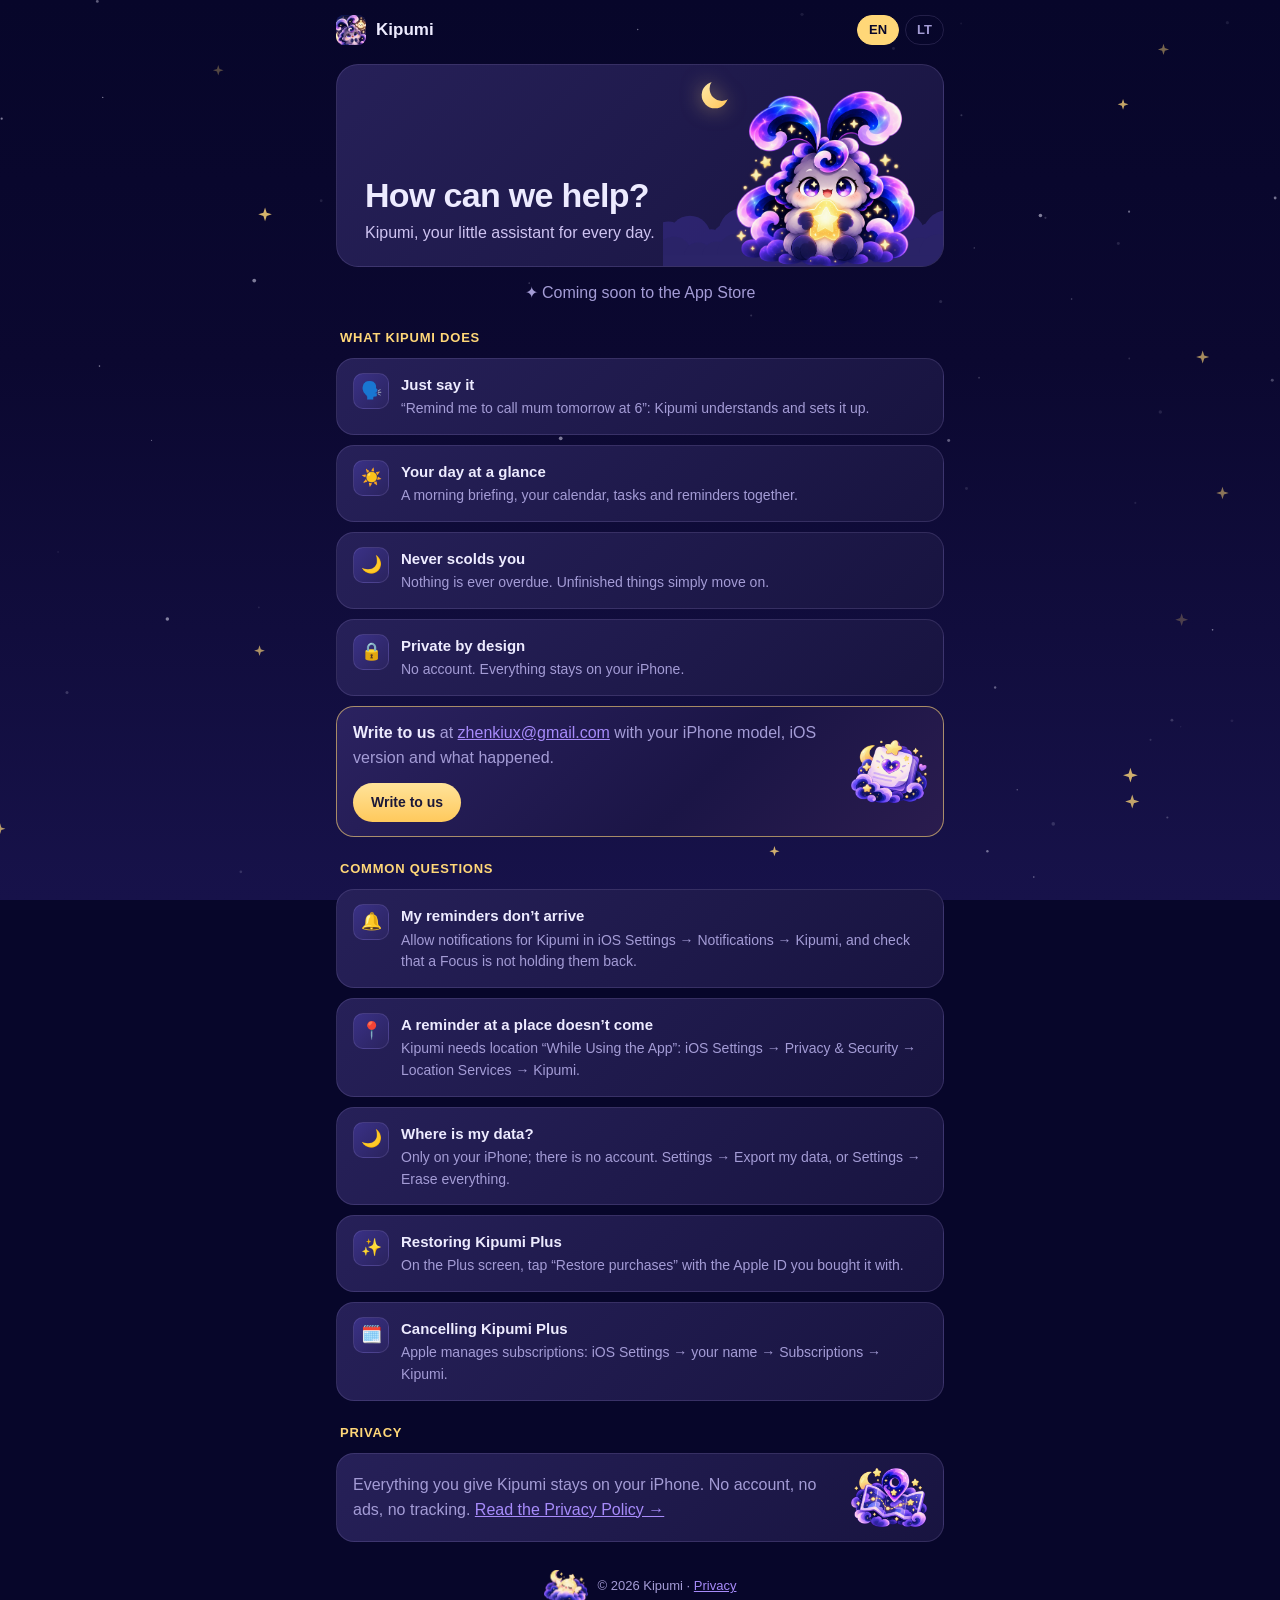
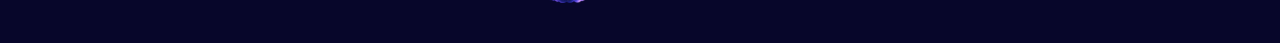
==== commit 32e88298: "What Kipumi does, and that it is coming to the App Store" ====
--- a/index.html
+++ b/index.html
@@ -29,6 +29,11 @@
   <img class="pet" src="img/paywall_hero.webp" alt="Kipumi holding a glowing star">
 </header>
 
+<p class="soon"><span class="pill">✦ Coming soon to the App Store</span></p>
+
+<div class="section-title">What Kipumi does</div>
+<div class="card"><div class="row"><div class="tile">🗣️</div><div><h3>Just say it</h3><p>“Remind me to call mum tomorrow at 6”: Kipumi understands and sets it up.</p></div></div></div><div class="card"><div class="row"><div class="tile">☀️</div><div><h3>Your day at a glance</h3><p>A morning briefing, your calendar, tasks and reminders together.</p></div></div></div><div class="card"><div class="row"><div class="tile">🌙</div><div><h3>Never scolds you</h3><p>Nothing is ever overdue. Unfinished things simply move on.</p></div></div></div><div class="card"><div class="row"><div class="tile">🔒</div><div><h3>Private by design</h3><p>No account. Everything stays on your iPhone.</p></div></div></div>
+
 <div class="card gold with-art">
   <div class="text">
     <p><strong>Write to us</strong> at <a href="mailto:zhenkiux@gmail.com">zhenkiux@gmail.com</a> with your iPhone model, iOS version and what happened.</p>
--- a/style.css
+++ b/style.css
@@ -227,3 +227,5 @@
   .hero .clouds { width: 290px; height: 70px; }
   .hero .moon { right: 210px; width: 34px; height: 34px; }
 }
+
+.soon { text-align: center; margin: 4px 0 0; }
